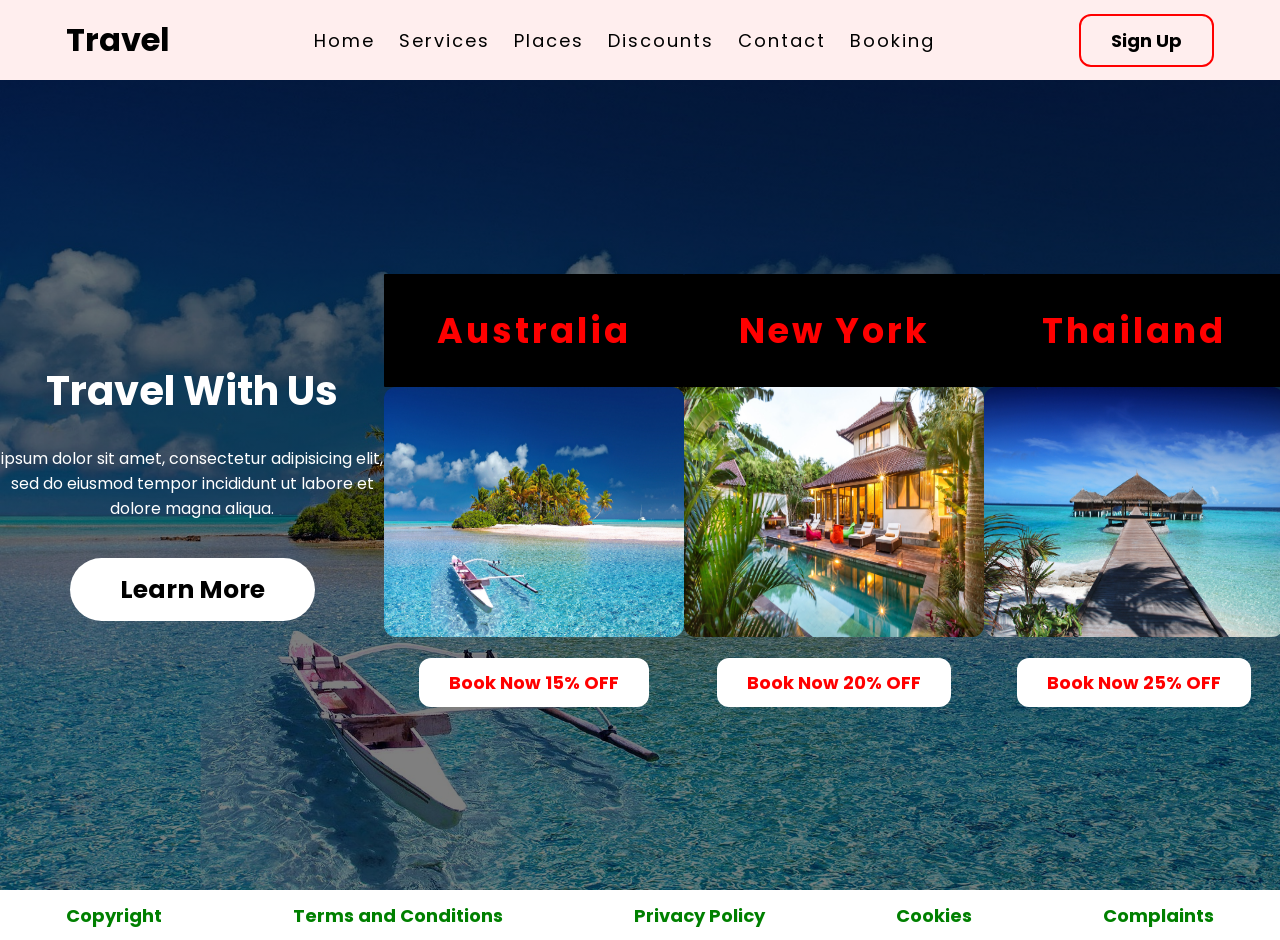
==== index.html @ 253bc2fc "Add files via upload" ====
<!DOCTYPE html>
<html>
<head>
	<title>Travel Website</title>
	<link rel="preconnect" href="https://fonts.gstatic.com">
	<link href="https://fonts.googleapis.com/css2?family=Poppins:wght@300&display=swap" rel="stylesheet">
	<link rel="stylesheet" type="text/css" href="style.css">
</head>
<body>
	<div class="navbar">
		<div class="logo">
			<h1>Travel</h1>
		</div>
		<div class="menu">
			<ul>
				<li><a href="#">Home</a></li>
				<li><a href="#">Services</a></li>
				<li><a href="#">Places</a></li>
				<li><a href="#">Discounts</a></li>
				<li><a href="#">Contact</a></li>
				<li><a href="#">Booking</a></li>
			</ul>
		</div>
		<div class="signup">
			<a href="#">Sign Up</a>
		</div>
	</div>
	<div class="body">
		<div class="heading">
			<h1>Travel With Us</h1>
			<br>
			<p>ipsum dolor sit amet, consectetur adipisicing elit, sed do eiusmod
			tempor incididunt ut labore et dolore magna aliqua. </p>
			<br>
			<br>
			<a href="#">Learn More</a>
		</div>
		<div class="tours">
			<div class="places">
				<h2>Australia</h2>
				<img src="img1.jpg" style="width: 300px; height: 250px; border-radius: 12px;">
				<br>
				<br>
				<a href="#">Book Now 15% OFF</a>
			</div>
			<div class="places">
				<h2>New York</h2>
				<img src="img2.jpg" style="width: 300px; height: 250px; border-radius: 12px;">
				<br>
				<br>
				<a href="#">Book Now 20% OFF</a>
			</div>
			<div class="places">
				<h2>Thailand</h2>
				<img src="img3.jpg" style="width: 300px; height: 250px; border-radius: 12px;">
				<br>
				<br>
				<a href="#">Book Now 25% OFF</a>
			</div>
		</div>
	</div>
	<div class="footer">
		<a href="#">Copyright</a>
		<a href="#">Terms and Conditions</a>
		<a href="#">Privacy Policy</a>
		<a href="#">Cookies</a>
		<a href="#">Complaints</a>
	</div>
</body>
</html>
---- style.css ----
*{
	padding: 0px;
	margin: 0px;
	box-sizing: border-box;
	list-style: none;
	font-family: 'Poppins', sans-serif;

}
.navbar{
	width: 100%;
	height: 80px;
	background-color: #fee;
	display: flex;
	justify-content: space-around;
	align-items: center;
	color: #000;
}
.menu ul{
	display: flex;
	align-items: center;
}
.menu ul li a{
	text-decoration: none;
	color: #000;
	padding: 5px 12px;
	letter-spacing: 2px;
	font-size: 18px;
}
.menu ul li a:hover{
	border-bottom: 4px solid #000;
	transition: 0.4s;
} 
.signup a{
	text-decoration: none;
	color: #000;
	font-size: 18px;
	font-weight: bold;
	border-radius: 12px;
	padding: 12px 30px;
	border: 2px solid #ff0000;
}
.signup a:hover{
	background-color: red;
	transition: 0.6s;
}
.body{
	width: 100%;
	height: 90vh;
	display: flex;
	justify-content: space-around;
	align-items: center;
	background-image: linear-gradient(rgba(0,0,0,0.50),rgba(0,0,0,0.50)),url(img1.jpg);
	background-position: center;
	background-size: cover;
}
.heading{
	width: 30%;
	text-align: center;
	color: #fff;
}
.heading h1{
	font-size: 40px;
}
.heading a{
	text-decoration: none;
	color: #000;
	font-size: 25px;
	font-weight: bold;
	border-radius: 45px;
	padding: 14px 50px;
	background-color: #fff;
}
.heading a:hover{
	letter-spacing: 3px;
	transition: 0.6s;
}
.tours{
	width: 70%;
	display: flex;
	justify-content: space-around;
}
.places{
	display: inline;
	text-align: center;
	border-radius: 12px;
}
.places h2{
	color: red;
	font-size: 35px;
	letter-spacing: 3px;
	border-radius: 1px;
	padding: 30px 30px;
	background-color: #000;
}
.places a{
	text-decoration: none;
	color: red;
	font-weight: bold;
	font-size: 18px;
	border-radius: 12px;
	padding: 12px 30px;
	background-color: #fff;
}
.places a:hover{
	background-color: #000;
	letter-spacing: 3px;
	transition: 0.6s;
}
.footer{
	width: 100%;
	height: 50px;
	display: flex;
	justify-content: space-around;
	align-items: center;
}
.footer a{
	text-decoration: none;
	color: green;
	font-size: 18px;
	font-weight: bold;
}
.footer a:hover{
	text-decoration: underline;
	transition: 0.4s;
}
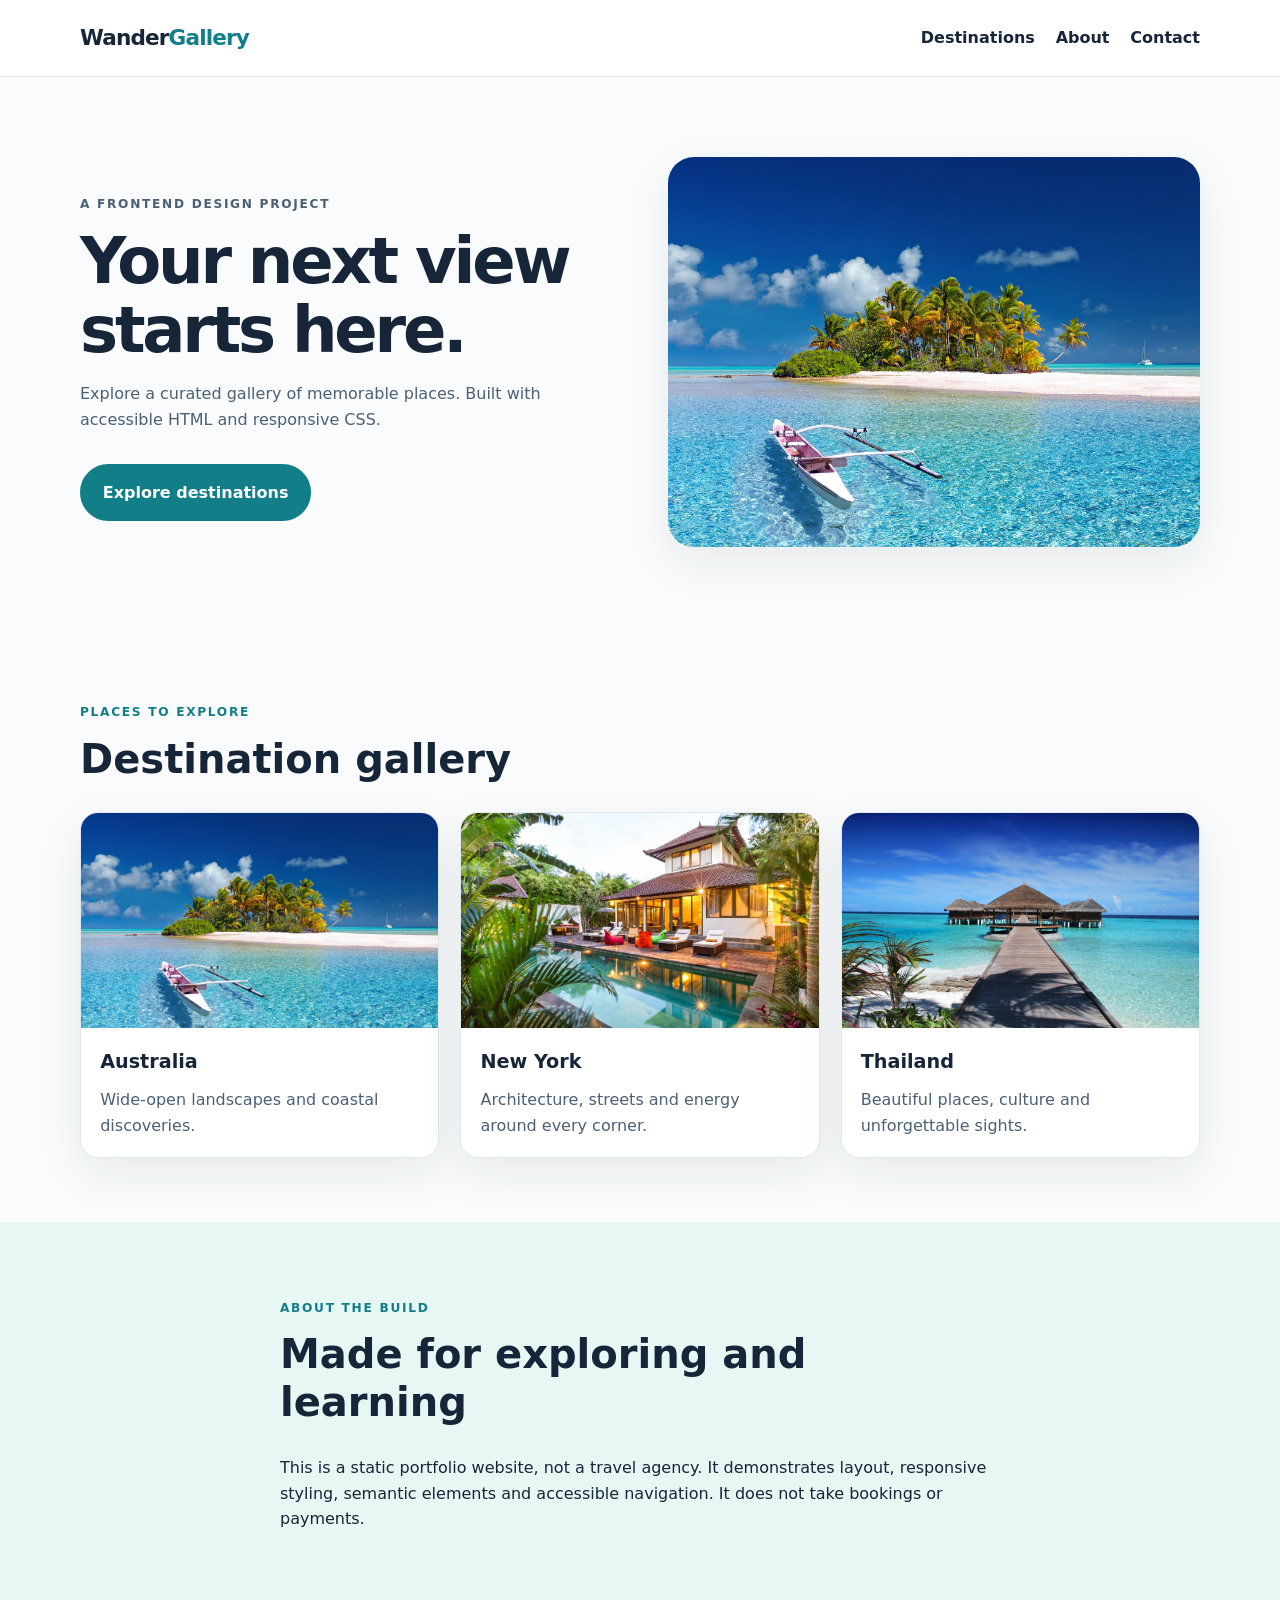
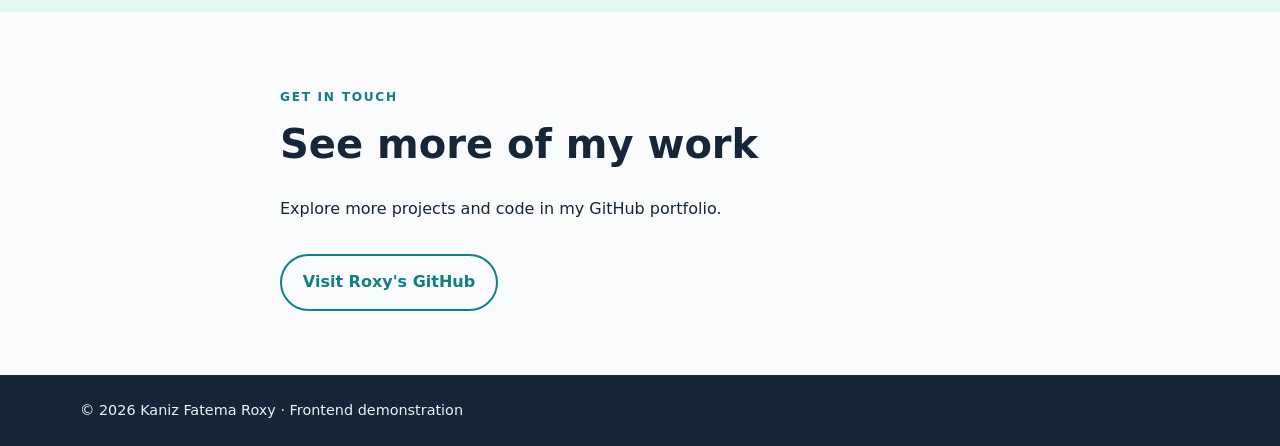
==== commit f37f1756: "Improve accessible travel site, remove unsafe demo forms and add CI checks" ====
--- a/index.html
+++ b/index.html
@@ -1,70 +1,46 @@
-<!DOCTYPE html>
-<html>
-<head>
-	<title>Travel Website</title>
-	<link rel="preconnect" href="https://fonts.gstatic.com">
-	<link href="https://fonts.googleapis.com/css2?family=Poppins:wght@300&display=swap" rel="stylesheet">
-	<link rel="stylesheet" type="text/css" href="style.css">
-</head>
-<body>
-	<div class="navbar">
-		<div class="logo">
-			<h1>Travel</h1>
-		</div>
-		<div class="menu">
-			<ul>
-				<li><a href="#">Home</a></li>
-				<li><a href="#">Services</a></li>
-				<li><a href="#">Places</a></li>
-				<li><a href="#">Discounts</a></li>
-				<li><a href="#">Contact</a></li>
-				<li><a href="#">Booking</a></li>
-			</ul>
-		</div>
-		<div class="signup">
-			<a href="#">Sign Up</a>
-		</div>
-	</div>
-	<div class="body">
-		<div class="heading">
-			<h1>Travel With Us</h1>
-			<br>
-			<p>ipsum dolor sit amet, consectetur adipisicing elit, sed do eiusmod
-			tempor incididunt ut labore et dolore magna aliqua. </p>
-			<br>
-			<br>
-			<a href="#">Learn More</a>
-		</div>
-		<div class="tours">
-			<div class="places">
-				<h2>Australia</h2>
-				<img src="img1.jpg" style="width: 300px; height: 250px; border-radius: 12px;">
-				<br>
-				<br>
-				<a href="#">Book Now 15% OFF</a>
-			</div>
-			<div class="places">
-				<h2>New York</h2>
-				<img src="img2.jpg" style="width: 300px; height: 250px; border-radius: 12px;">
-				<br>
-				<br>
-				<a href="#">Book Now 20% OFF</a>
-			</div>
-			<div class="places">
-				<h2>Thailand</h2>
-				<img src="img3.jpg" style="width: 300px; height: 250px; border-radius: 12px;">
-				<br>
-				<br>
-				<a href="#">Book Now 25% OFF</a>
-			</div>
-		</div>
-	</div>
-	<div class="footer">
-		<a href="#">Copyright</a>
-		<a href="#">Terms and Conditions</a>
-		<a href="#">Privacy Policy</a>
-		<a href="#">Cookies</a>
-		<a href="#">Complaints</a>
-	</div>
-</body>
-</html>+<!doctype html>
+<html lang="en">
+<head>
+  <meta charset="utf-8">
+  <meta name="viewport" content="width=device-width, initial-scale=1">
+  <meta name="description" content="A responsive travel destination gallery built with semantic HTML and modern CSS by Kaniz Fatema Roxy.">
+  <title>Discover Places | Travel Gallery by Roxy</title>
+  <link rel="stylesheet" href="style.css">
+</head>
+<body>
+  <a class="skip-link" href="#main">Skip to content</a>
+  <header class="site-header">
+    <nav class="nav container" aria-label="Main navigation">
+      <a class="brand" href="index.html">Wander<span>Gallery</span></a>
+      <div class="nav-links">
+        <a href="#destinations">Destinations</a>
+        <a href="#about">About</a>
+        <a href="#contact">Contact</a>
+      </div>
+    </nav>
+  </header>
+  <main id="main">
+    <section class="hero container" aria-labelledby="hero-title">
+      <div class="hero-copy">
+        <p class="eyebrow">A frontend design project</p>
+        <h1 id="hero-title">Your next view starts here.</h1>
+        <p>Explore a curated gallery of memorable places. Built with accessible HTML and responsive CSS.</p>
+        <a class="button" href="#destinations">Explore destinations</a>
+      </div>
+      <img class="hero-image" src="img1.jpg" alt="Travel scenery representing the Australia destination" width="640" height="480">
+    </section>
+    <section class="section container" id="destinations" aria-labelledby="destinations-title">
+      <p class="eyebrow">Places to explore</p>
+      <h2 id="destinations-title">Destination gallery</h2>
+      <div class="cards">
+        <article class="card"><img src="img1.jpg" alt="Scenic travel photograph for Australia" loading="lazy" width="600" height="400"><div class="card-body"><h3>Australia</h3><p>Wide-open landscapes and coastal discoveries.</p></div></article>
+        <article class="card"><img src="img2.jpg" alt="Scenic travel photograph for New York" loading="lazy" width="600" height="400"><div class="card-body"><h3>New York</h3><p>Architecture, streets and energy around every corner.</p></div></article>
+        <article class="card"><img src="img3.jpg" alt="Scenic travel photograph for Thailand" loading="lazy" width="600" height="400"><div class="card-body"><h3>Thailand</h3><p>Beautiful places, culture and unforgettable sights.</p></div></article>
+      </div>
+    </section>
+    <section class="section muted" id="about"><div class="container narrow"><p class="eyebrow">About the build</p><h2>Made for exploring and learning</h2><p>This is a static portfolio website, not a travel agency. It demonstrates layout, responsive styling, semantic elements and accessible navigation. It does not take bookings or payments.</p></div></section>
+    <section class="section container narrow" id="contact"><p class="eyebrow">Get in touch</p><h2>See more of my work</h2><p>Explore more projects and code in my GitHub portfolio.</p><a class="button outline" href="https://github.com/kanizfatemar0xy" rel="noopener noreferrer">Visit Roxy's GitHub</a></section>
+  </main>
+  <footer class="footer"><div class="container">&copy; 2026 Kaniz Fatema Roxy · Frontend demonstration</div></footer>
+</body>
+</html>
--- a/style.css
+++ b/style.css
@@ -1,137 +1,2 @@
-*{
-	padding: 0px;
-	margin: 0px;
-	box-sizing: border-box;
-	list-style: none;
-	font-family: 'Poppins', sans-serif;
-
-}
-.navbar{
-	width: 100%;
-	height: 80px;
-	background-color: #fee;
-	display: flex;
-	justify-content: space-around;
-	align-items: center;
-	color: #000;
-}
-.menu ul{
-	display: flex;
-	align-items: center;
-}
-.menu ul li a{
-	text-decoration: none;
-	color: #000;
-	padding: 5px 12px;
-	letter-spacing: 2px;
-	font-size: 18px;
-}
-.menu ul li a:hover{
-	border-bottom: 4px solid #000;
-	transition: 0.4s;
-} 
-.signup a{
-	text-decoration: none;
-	color: #000;
-	font-size: 18px;
-	font-weight: bold;
-	border-radius: 12px;
-	padding: 12px 30px;
-	border: 2px solid #ff0000;
-}
-.signup a:hover{
-	background-color: red;
-	transition: 0.6s;
-}
-.body{
-	width: 100%;
-	height: 90vh;
-	display: flex;
-	justify-content: space-around;
-	align-items: center;
-	background-image: linear-gradient(rgba(0,0,0,0.50),rgba(0,0,0,0.50)),url(img1.jpg);
-	background-position: center;
-	background-size: cover;
-}
-.heading{
-	width: 30%;
-	text-align: center;
-	color: #fff;
-}
-.heading h1{
-	font-size: 40px;
-}
-.heading a{
-	text-decoration: none;
-	color: #000;
-	font-size: 25px;
-	font-weight: bold;
-	border-radius: 45px;
-	padding: 14px 50px;
-	background-color: #fff;
-}
-.heading a:hover{
-	letter-spacing: 3px;
-	transition: 0.6s;
-}
-.tours{
-	width: 70%;
-	display: flex;
-	justify-content: space-around;
-}
-.places{
-	display: inline;
-	text-align: center;
-	border-radius: 12px;
-}
-.places h2{
-	color: red;
-	font-size: 35px;
-	letter-spacing: 3px;
-	border-radius: 1px;
-	padding: 30px 30px;
-	background-color: #000;
-}
-.places a{
-	text-decoration: none;
-	color: red;
-	font-weight: bold;
-	font-size: 18px;
-	border-radius: 12px;
-	padding: 12px 30px;
-	background-color: #fff;
-}
-.places a:hover{
-	background-color: #000;
-	letter-spacing: 3px;
-	transition: 0.6s;
-}
-.footer{
-	width: 100%;
-	height: 50px;
-	display: flex;
-	justify-content: space-around;
-	align-items: center;
-}
-.footer a{
-	text-decoration: none;
-	color: green;
-	font-size: 18px;
-	font-weight: bold;
-}
-.footer a:hover{
-	text-decoration: underline;
-	transition: 0.4s;
-}
-
-
-
-
-
-
-
-
-
-
-
-
+:root{color-scheme:light;--ink:#172538;--sub:#4b6074;--accent:#117e88;--sea:#e6f7f4;--line:#dfe9ee;--white:#fff;--shadow:0 15px 45px rgba(23,37,56,.08)}
+*{box-sizing:border-box}html{scroll-behavior:smooth}body{margin:0;font-family:system-ui,-apple-system,Segoe UI,Roboto,Arial,sans-serif;color:var(--ink);line-height:1.6;background:#f9fbfc}a{color:inherit}a:focus-visible{outline:3px solid #df912b;outline-offset:3px}img{max-width:100%;height:auto;display:block}.container{width:min(1120px,92%);margin-inline:auto}.narrow{max-width:720px}.skip-link{position:absolute;top:-4rem;left:1rem;background:#fff;padding:.7rem;z-index:10}.skip-link:focus{top:1rem}.site-header{background:#fff;border-bottom:1px solid var(--line)}.nav{display:flex;justify-content:space-between;align-items:center;gap:1rem;min-height:76px}.brand{font-weight:850;font-size:1.35rem;text-decoration:none;letter-spacing:-.04em}.brand span{color:var(--accent)}.nav-links{display:flex;flex-wrap:wrap;gap:1.3rem}.nav-links a{text-decoration:none;font-weight:600}.nav-links a:hover{color:var(--accent)}.hero{padding:5rem 0;display:grid;grid-template-columns:1fr 1fr;gap:3.5rem;align-items:center}.hero h1{font-size:clamp(2.6rem,5vw,4.8rem);line-height:1.08;letter-spacing:-.05em;margin:.4rem 0 1rem}.hero p{max-width:48ch;color:var(--sub)}.hero-image{width:100%;height:390px;object-fit:cover;border-radius:26px;box-shadow:var(--shadow)}.eyebrow{text-transform:uppercase;letter-spacing:.14em;font-size:.76rem;font-weight:800;color:var(--accent)}.button{display:inline-block;border:2px solid var(--accent);border-radius:999px;background:var(--accent);color:#fff;padding:.85rem 1.3rem;font-weight:700;text-decoration:none;margin-top:1rem}.button:hover{background:#0a6169}.button.outline{color:var(--accent);background:transparent}.button.outline:hover{background:var(--sea)}.section{padding:4rem 0}.section h2{font-size:clamp(1.8rem,3.4vw,2.5rem);margin:.2rem 0 1.8rem;line-height:1.2}.cards{display:grid;grid-template-columns:repeat(3,minmax(0,1fr));gap:1.3rem}.card{background:#fff;border:1px solid var(--line);border-radius:18px;overflow:hidden;box-shadow:var(--shadow)}.card img{width:100%;height:215px;object-fit:cover}.card-body{padding:1.2rem}.card-body h3{margin:0;font-size:1.2rem}.card-body p{color:var(--sub);margin:.6rem 0 0}.muted{background:var(--sea)}.footer{background:var(--ink);padding:1.5rem 0;color:#eaf3f3;font-size:.9rem}@media(max-width:760px){.nav{flex-direction:column;padding:1rem 0}.hero{grid-template-columns:1fr;padding:3rem 0;gap:2rem}.hero-image{height:300px}.cards{grid-template-columns:1fr}.section{padding:2.7rem 0}}@media(prefers-reduced-motion:reduce){html{scroll-behavior:auto}}
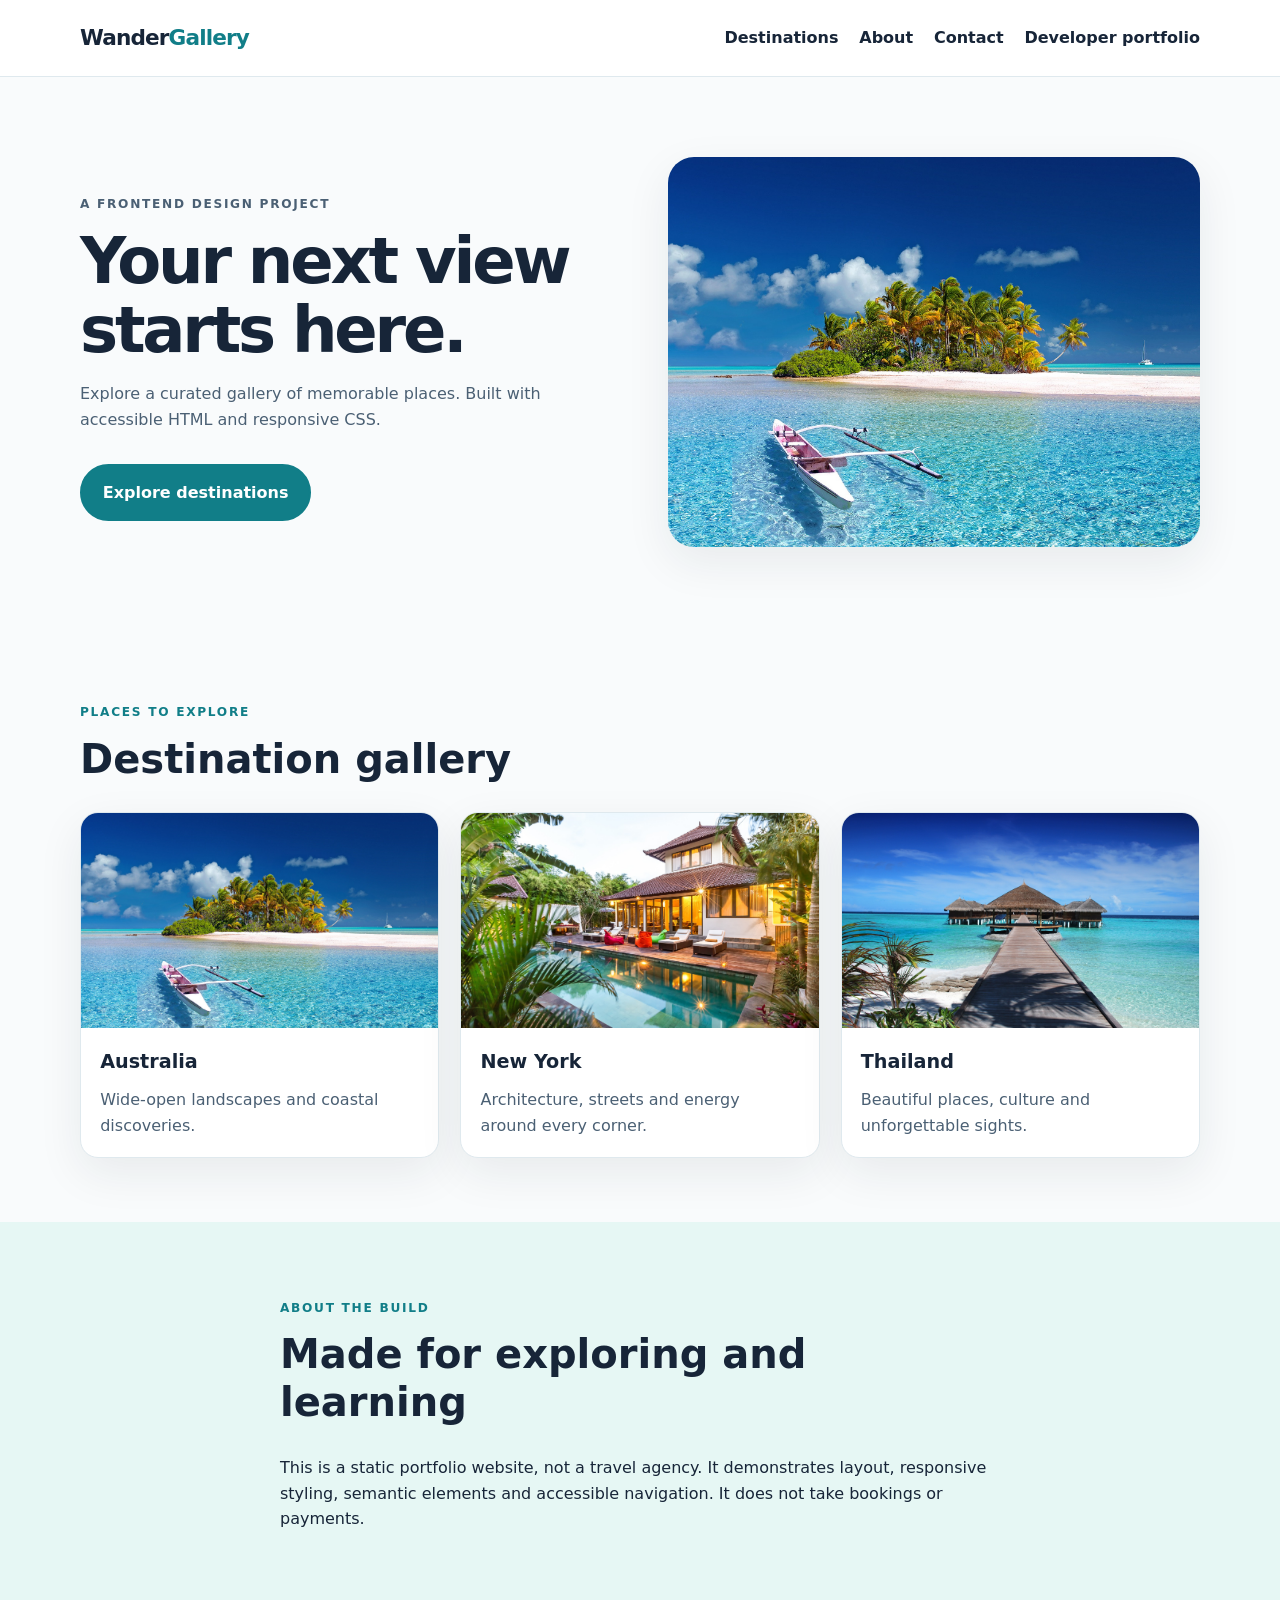
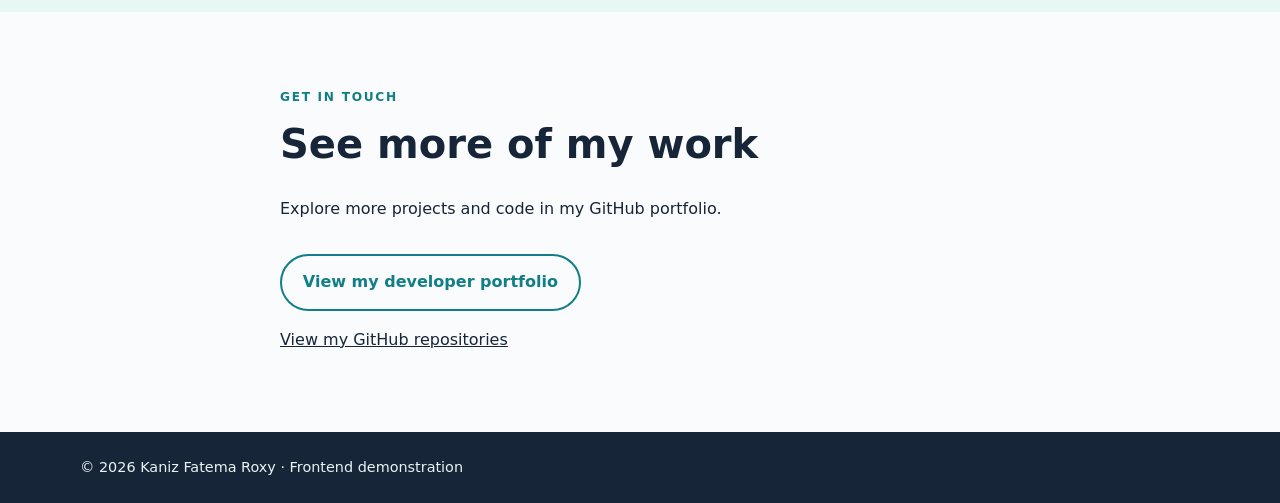
==== commit 73733a64: "Add accessible developer portfolio page and recruiter-friendly project index" ====
--- a/index.html
+++ b/index.html
@@ -16,6 +16,7 @@
         <a href="#destinations">Destinations</a>
         <a href="#about">About</a>
         <a href="#contact">Contact</a>
+        <a href="portfolio.html">Developer portfolio</a>
       </div>
     </nav>
   </header>
@@ -39,7 +40,7 @@
       </div>
     </section>
     <section class="section muted" id="about"><div class="container narrow"><p class="eyebrow">About the build</p><h2>Made for exploring and learning</h2><p>This is a static portfolio website, not a travel agency. It demonstrates layout, responsive styling, semantic elements and accessible navigation. It does not take bookings or payments.</p></div></section>
-    <section class="section container narrow" id="contact"><p class="eyebrow">Get in touch</p><h2>See more of my work</h2><p>Explore more projects and code in my GitHub portfolio.</p><a class="button outline" href="https://github.com/kanizfatemar0xy" rel="noopener noreferrer">Visit Roxy's GitHub</a></section>
+    <section class="section container narrow" id="contact"><p class="eyebrow">Get in touch</p><h2>See more of my work</h2><p>Explore more projects and code in my GitHub portfolio.</p><a class="button outline" href="portfolio.html">View my developer portfolio</a><p><a href="https://github.com/kanizfatemar0xy" rel="noopener noreferrer">View my GitHub repositories</a></p></section>
   </main>
   <footer class="footer"><div class="container">&copy; 2026 Kaniz Fatema Roxy · Frontend demonstration</div></footer>
 </body>
